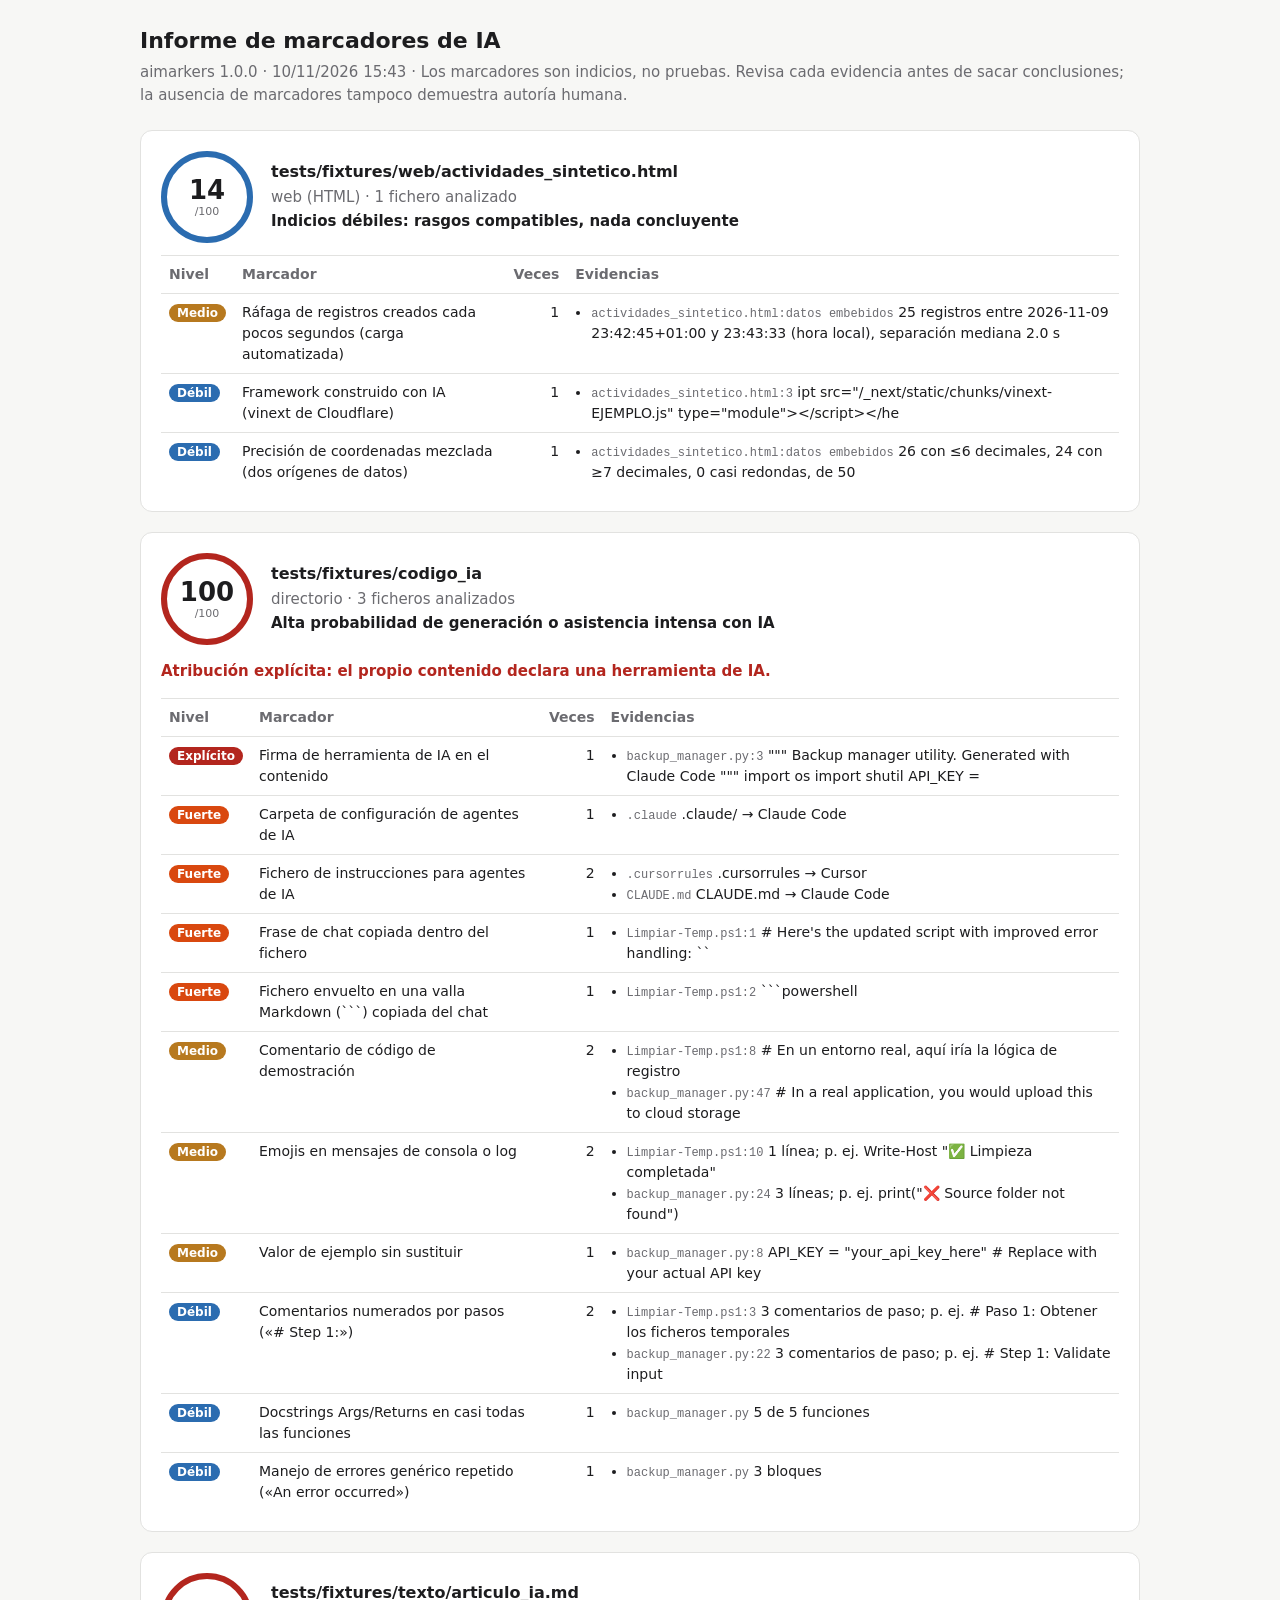
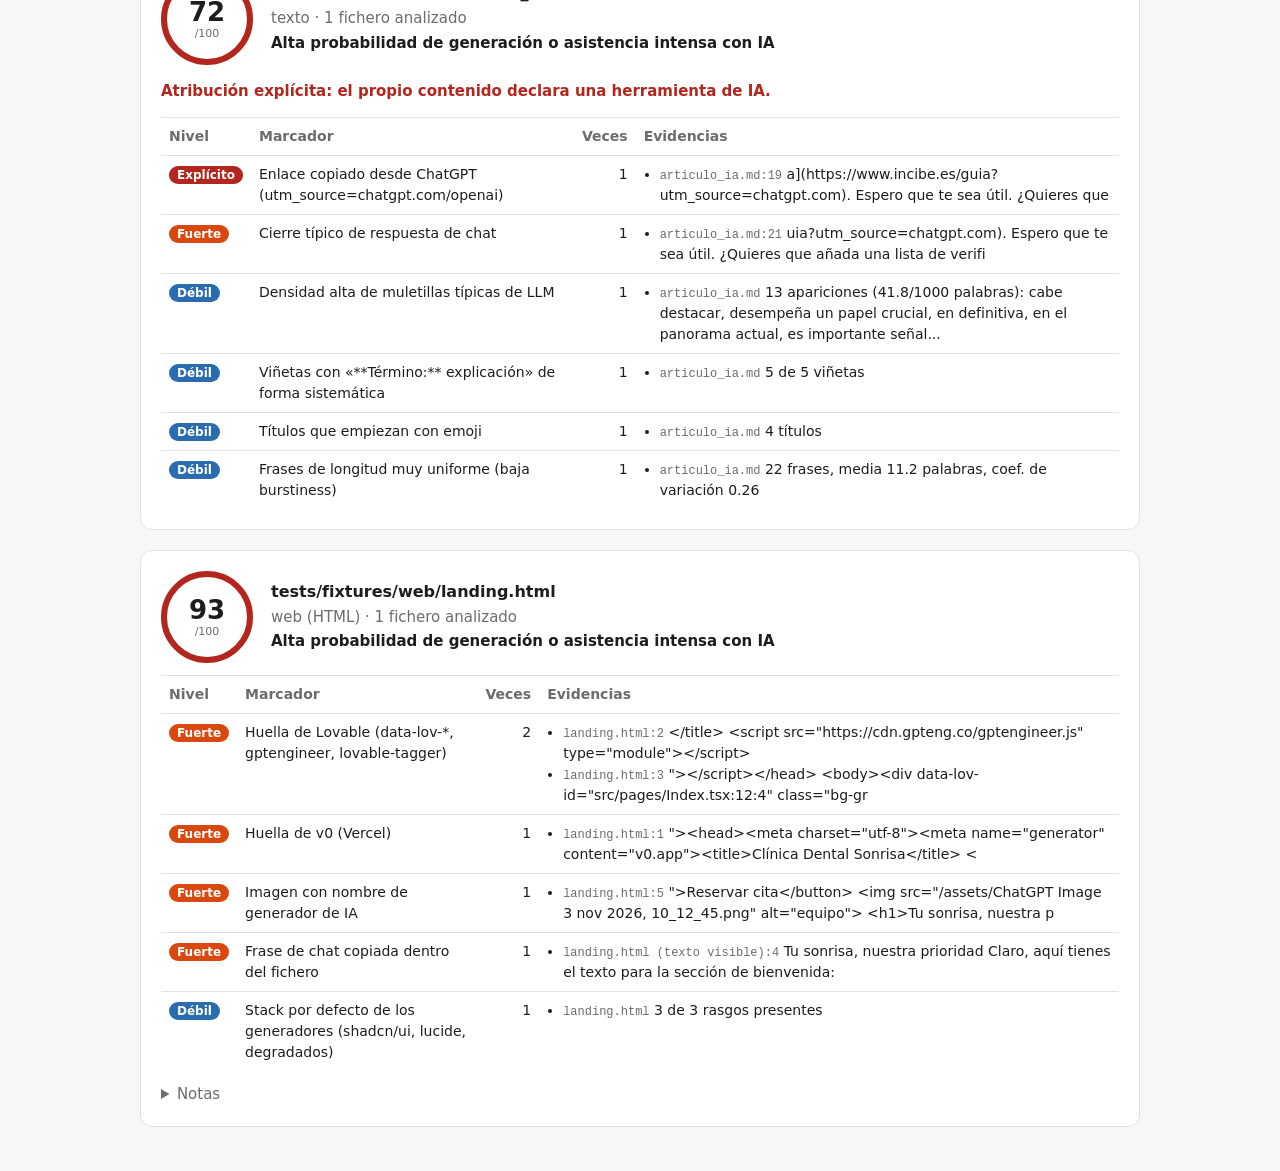
==== ejemplos/informe_ejemplo.html @ 8ac4aba6 "Versión inicial de aimarkers 1.0.0 Herramienta de línea de comandos para detectar marcadores de IA e" ====
<!doctype html>
<html lang="es"><head><meta charset="utf-8"><meta name="viewport" content="width=device-width, initial-scale=1">
<title>Informe aimarkers</title>
<style>
:root { --bg:#f7f7f5; --card:#fff; --txt:#1d1d1f; --sub:#6b6b70; --borde:#e2e2e0;
  --exp:#b3261e; --fue:#d9480f; --med:#b7791f; --deb:#2b6cb0; }
@media (prefers-color-scheme: dark) { :root { --bg:#141416; --card:#1e1e21; --txt:#ececee; --sub:#9a9aa0;
  --borde:#2e2e33; --exp:#ff6b62; --fue:#ff8a4c; --med:#f2b84b; --deb:#6aa8ff; } }
* { box-sizing:border-box } body { margin:0; background:var(--bg); color:var(--txt);
  font:15px/1.5 system-ui,-apple-system,"Segoe UI",sans-serif; padding:24px 16px }
main { max-width:1000px; margin:0 auto } h1 { font-size:22px; margin:0 0 4px }
.aviso { color:var(--sub); margin:0 0 24px }
section { background:var(--card); border:1px solid var(--borde); border-radius:12px; padding:20px; margin-bottom:20px }
.cabecera { display:flex; gap:18px; align-items:center; margin-bottom:12px }
.cabecera h2 { font-size:16px; margin:0; word-break:break-all } .meta { color:var(--sub); margin:2px 0 }
.banda { margin:2px 0; font-weight:600 }
.marcador { flex:0 0 92px; width:92px; height:92px; border-radius:50%; display:flex; flex-direction:column;
  align-items:center; justify-content:center; border:6px solid var(--borde); line-height:1 }
.marcador span { font-size:26px; font-weight:700 } .marcador small { color:var(--sub); font-size:11px; margin-top:3px } .alta { border-color:var(--exp) } .media { border-color:var(--fue) }
.baja { border-color:var(--med) } .nula { border-color:var(--deb) }
.explicita { color:var(--exp); font-weight:600 }
table { width:100%; border-collapse:collapse; font-size:14px } th,td { text-align:left; vertical-align:top;
  padding:8px; border-top:1px solid var(--borde) } th { color:var(--sub); font-weight:600 }
td ul { margin:0; padding-left:16px } code { font-size:12px; color:var(--sub) } .num { text-align:right }
.nivel { font-size:12px; font-weight:700; padding:2px 8px; border-radius:99px; color:#fff; white-space:nowrap }
.explicito { background:var(--exp) } .fuerte { background:var(--fue) } .medio { background:var(--med) }
.debil { background:var(--deb) } .mas { color:var(--sub); list-style:none }
details { margin-top:12px; color:var(--sub) }
@media (max-width:640px) { table, tbody, tr, td { display:block } thead { display:none }
  td { border:none; padding:4px 0 } tr { border-top:1px solid var(--borde); padding:8px 0 }
  td.num { text-align:left; color:var(--sub) } td.num::before { content:"Veces: " } }
</style></head>
<body><main>
<h1>Informe de marcadores de IA</h1>
<p class="aviso">aimarkers 1.0.0 · 10/11/2026 15:43 · Los marcadores son indicios, no pruebas. Revisa cada evidencia antes de sacar conclusiones; la ausencia de marcadores tampoco demuestra autoría humana.</p>

<section>
  <div class="cabecera">
    <div class="marcador nula"><span>14</span><small>/100</small></div>
    <div><h2>tests/fixtures/web/actividades_sintetico.html</h2>
      <p class="meta">web (HTML) · 1 fichero analizado</p>
      <p class="banda">Indicios débiles: rasgos compatibles, nada concluyente</p></div>
  </div>
  <table><thead><tr><th>Nivel</th><th>Marcador</th><th>Veces</th><th>Evidencias</th></tr></thead><tbody><tr><td><span class='nivel medio'>Medio</span></td><td>Ráfaga de registros creados cada pocos segundos (carga automatizada)</td><td class='num'>1</td><td><ul><li><code>actividades_sintetico.html:datos embebidos</code> 25 registros entre 2026-11-09 23:42:45+01:00 y 23:43:33 (hora local), separación mediana 2.0 s</li></ul></td></tr><tr><td><span class='nivel debil'>Débil</span></td><td>Framework construido con IA (vinext de Cloudflare)</td><td class='num'>1</td><td><ul><li><code>actividades_sintetico.html:3</code> ipt src=&quot;/_next/static/chunks/vinext-EJEMPLO.js&quot; type=&quot;module&quot;&gt;&lt;/script&gt;&lt;/he</li></ul></td></tr><tr><td><span class='nivel debil'>Débil</span></td><td>Precisión de coordenadas mezclada (dos orígenes de datos)</td><td class='num'>1</td><td><ul><li><code>actividades_sintetico.html:datos embebidos</code> 26 con ≤6 decimales, 24 con ≥7 decimales, 0 casi redondas, de 50</li></ul></td></tr></tbody></table>
</section>
<section>
  <div class="cabecera">
    <div class="marcador alta"><span>100</span><small>/100</small></div>
    <div><h2>tests/fixtures/codigo_ia</h2>
      <p class="meta">directorio · 3 ficheros analizados</p>
      <p class="banda">Alta probabilidad de generación o asistencia intensa con IA</p></div>
  </div>
  <p class='explicita'>Atribución explícita: el propio contenido declara una herramienta de IA.</p><table><thead><tr><th>Nivel</th><th>Marcador</th><th>Veces</th><th>Evidencias</th></tr></thead><tbody><tr><td><span class='nivel explicito'>Explícito</span></td><td>Firma de herramienta de IA en el contenido</td><td class='num'>1</td><td><ul><li><code>backup_manager.py:3</code> &quot;&quot;&quot; Backup manager utility. Generated with Claude Code &quot;&quot;&quot; import os import shutil API_KEY =</li></ul></td></tr><tr><td><span class='nivel fuerte'>Fuerte</span></td><td>Carpeta de configuración de agentes de IA</td><td class='num'>1</td><td><ul><li><code>.claude</code> .claude/ → Claude Code</li></ul></td></tr><tr><td><span class='nivel fuerte'>Fuerte</span></td><td>Fichero de instrucciones para agentes de IA</td><td class='num'>2</td><td><ul><li><code>.cursorrules</code> .cursorrules → Cursor</li><li><code>CLAUDE.md</code> CLAUDE.md → Claude Code</li></ul></td></tr><tr><td><span class='nivel fuerte'>Fuerte</span></td><td>Frase de chat copiada dentro del fichero</td><td class='num'>1</td><td><ul><li><code>Limpiar-Temp.ps1:1</code> # Here&#x27;s the updated script with improved error handling: ``</li></ul></td></tr><tr><td><span class='nivel fuerte'>Fuerte</span></td><td>Fichero envuelto en una valla Markdown (```) copiada del chat</td><td class='num'>1</td><td><ul><li><code>Limpiar-Temp.ps1:2</code> ```powershell</li></ul></td></tr><tr><td><span class='nivel medio'>Medio</span></td><td>Comentario de código de demostración</td><td class='num'>2</td><td><ul><li><code>Limpiar-Temp.ps1:8</code> # En un entorno real, aquí iría la lógica de registro</li><li><code>backup_manager.py:47</code> # In a real application, you would upload this to cloud storage</li></ul></td></tr><tr><td><span class='nivel medio'>Medio</span></td><td>Emojis en mensajes de consola o log</td><td class='num'>2</td><td><ul><li><code>Limpiar-Temp.ps1:10</code> 1 línea; p. ej. Write-Host &quot;✅ Limpieza completada&quot;</li><li><code>backup_manager.py:24</code> 3 líneas; p. ej. print(&quot;❌ Source folder not found&quot;)</li></ul></td></tr><tr><td><span class='nivel medio'>Medio</span></td><td>Valor de ejemplo sin sustituir</td><td class='num'>1</td><td><ul><li><code>backup_manager.py:8</code> API_KEY = &quot;your_api_key_here&quot; # Replace with your actual API key</li></ul></td></tr><tr><td><span class='nivel debil'>Débil</span></td><td>Comentarios numerados por pasos («# Step 1:»)</td><td class='num'>2</td><td><ul><li><code>Limpiar-Temp.ps1:3</code> 3 comentarios de paso; p. ej. # Paso 1: Obtener los ficheros temporales</li><li><code>backup_manager.py:22</code> 3 comentarios de paso; p. ej. # Step 1: Validate input</li></ul></td></tr><tr><td><span class='nivel debil'>Débil</span></td><td>Docstrings Args/Returns en casi todas las funciones</td><td class='num'>1</td><td><ul><li><code>backup_manager.py</code> 5 de 5 funciones</li></ul></td></tr><tr><td><span class='nivel debil'>Débil</span></td><td>Manejo de errores genérico repetido («An error occurred»)</td><td class='num'>1</td><td><ul><li><code>backup_manager.py</code> 3 bloques</li></ul></td></tr></tbody></table>
</section>
<section>
  <div class="cabecera">
    <div class="marcador alta"><span>72</span><small>/100</small></div>
    <div><h2>tests/fixtures/texto/articulo_ia.md</h2>
      <p class="meta">texto · 1 fichero analizado</p>
      <p class="banda">Alta probabilidad de generación o asistencia intensa con IA</p></div>
  </div>
  <p class='explicita'>Atribución explícita: el propio contenido declara una herramienta de IA.</p><table><thead><tr><th>Nivel</th><th>Marcador</th><th>Veces</th><th>Evidencias</th></tr></thead><tbody><tr><td><span class='nivel explicito'>Explícito</span></td><td>Enlace copiado desde ChatGPT (utm_source=chatgpt.com/openai)</td><td class='num'>1</td><td><ul><li><code>articulo_ia.md:19</code> a](https://www.incibe.es/guia?utm_source=chatgpt.com). Espero que te sea útil. ¿Quieres que</li></ul></td></tr><tr><td><span class='nivel fuerte'>Fuerte</span></td><td>Cierre típico de respuesta de chat</td><td class='num'>1</td><td><ul><li><code>articulo_ia.md:21</code> uia?utm_source=chatgpt.com). Espero que te sea útil. ¿Quieres que añada una lista de verifi</li></ul></td></tr><tr><td><span class='nivel debil'>Débil</span></td><td>Densidad alta de muletillas típicas de LLM</td><td class='num'>1</td><td><ul><li><code>articulo_ia.md</code> 13 apariciones (41.8/1000 palabras): cabe destacar, desempeña un papel crucial, en definitiva, en el panorama actual, es importante señal...</li></ul></td></tr><tr><td><span class='nivel debil'>Débil</span></td><td>Viñetas con «**Término:** explicación» de forma sistemática</td><td class='num'>1</td><td><ul><li><code>articulo_ia.md</code> 5 de 5 viñetas</li></ul></td></tr><tr><td><span class='nivel debil'>Débil</span></td><td>Títulos que empiezan con emoji</td><td class='num'>1</td><td><ul><li><code>articulo_ia.md</code> 4 títulos</li></ul></td></tr><tr><td><span class='nivel debil'>Débil</span></td><td>Frases de longitud muy uniforme (baja burstiness)</td><td class='num'>1</td><td><ul><li><code>articulo_ia.md</code> 22 frases, media 11.2 palabras, coef. de variación 0.26</li></ul></td></tr></tbody></table>
</section>
<section>
  <div class="cabecera">
    <div class="marcador alta"><span>93</span><small>/100</small></div>
    <div><h2>tests/fixtures/web/landing.html</h2>
      <p class="meta">web (HTML) · 1 fichero analizado</p>
      <p class="banda">Alta probabilidad de generación o asistencia intensa con IA</p></div>
  </div>
  <table><thead><tr><th>Nivel</th><th>Marcador</th><th>Veces</th><th>Evidencias</th></tr></thead><tbody><tr><td><span class='nivel fuerte'>Fuerte</span></td><td>Huella de Lovable (data-lov-*, gptengineer, lovable-tagger)</td><td class='num'>2</td><td><ul><li><code>landing.html:2</code> &lt;/title&gt; &lt;script src=&quot;https://cdn.gpteng.co/gptengineer.js&quot; type=&quot;module&quot;&gt;&lt;/script&gt;</li><li><code>landing.html:3</code> &quot;&gt;&lt;/script&gt;&lt;/head&gt; &lt;body&gt;&lt;div data-lov-id=&quot;src/pages/Index.tsx:12:4&quot; class=&quot;bg-gr</li></ul></td></tr><tr><td><span class='nivel fuerte'>Fuerte</span></td><td>Huella de v0 (Vercel)</td><td class='num'>1</td><td><ul><li><code>landing.html:1</code> &quot;&gt;&lt;head&gt;&lt;meta charset=&quot;utf-8&quot;&gt;&lt;meta name=&quot;generator&quot; content=&quot;v0.app&quot;&gt;&lt;title&gt;Clínica Dental Sonrisa&lt;/title&gt; &lt;</li></ul></td></tr><tr><td><span class='nivel fuerte'>Fuerte</span></td><td>Imagen con nombre de generador de IA</td><td class='num'>1</td><td><ul><li><code>landing.html:5</code> &quot;&gt;Reservar cita&lt;/button&gt; &lt;img src=&quot;/assets/ChatGPT Image 3 nov 2026, 10_12_45.png&quot; alt=&quot;equipo&quot;&gt; &lt;h1&gt;Tu sonrisa, nuestra p</li></ul></td></tr><tr><td><span class='nivel fuerte'>Fuerte</span></td><td>Frase de chat copiada dentro del fichero</td><td class='num'>1</td><td><ul><li><code>landing.html (texto visible):4</code> Tu sonrisa, nuestra prioridad Claro, aquí tienes el texto para la sección de bienvenida:</li></ul></td></tr><tr><td><span class='nivel debil'>Débil</span></td><td>Stack por defecto de los generadores (shadcn/ui, lucide, degradados)</td><td class='num'>1</td><td><ul><li><code>landing.html</code> 3 de 3 rasgos presentes</li></ul></td></tr></tbody></table><details><summary>Notas</summary><ul><li>landing.html: meta generator = «v0.app»</li></ul></details>
</section>
</main></body></html>
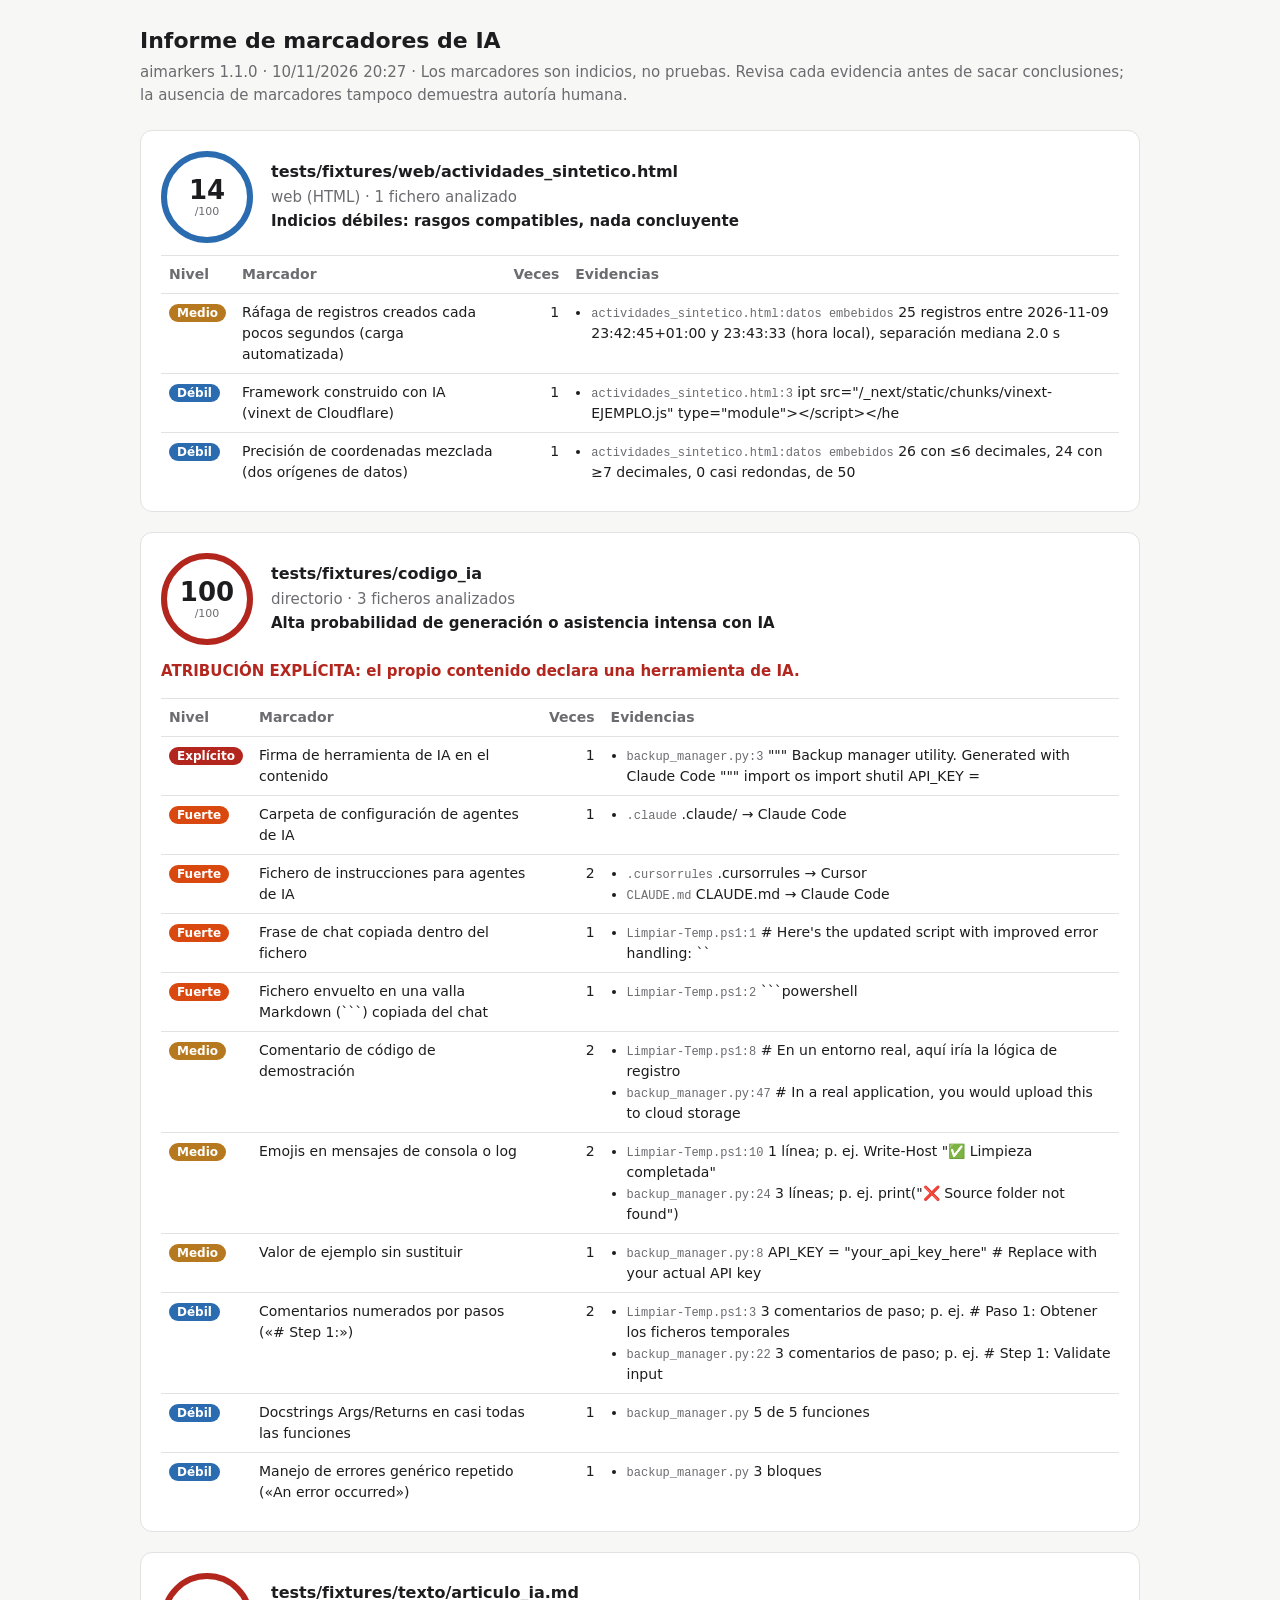
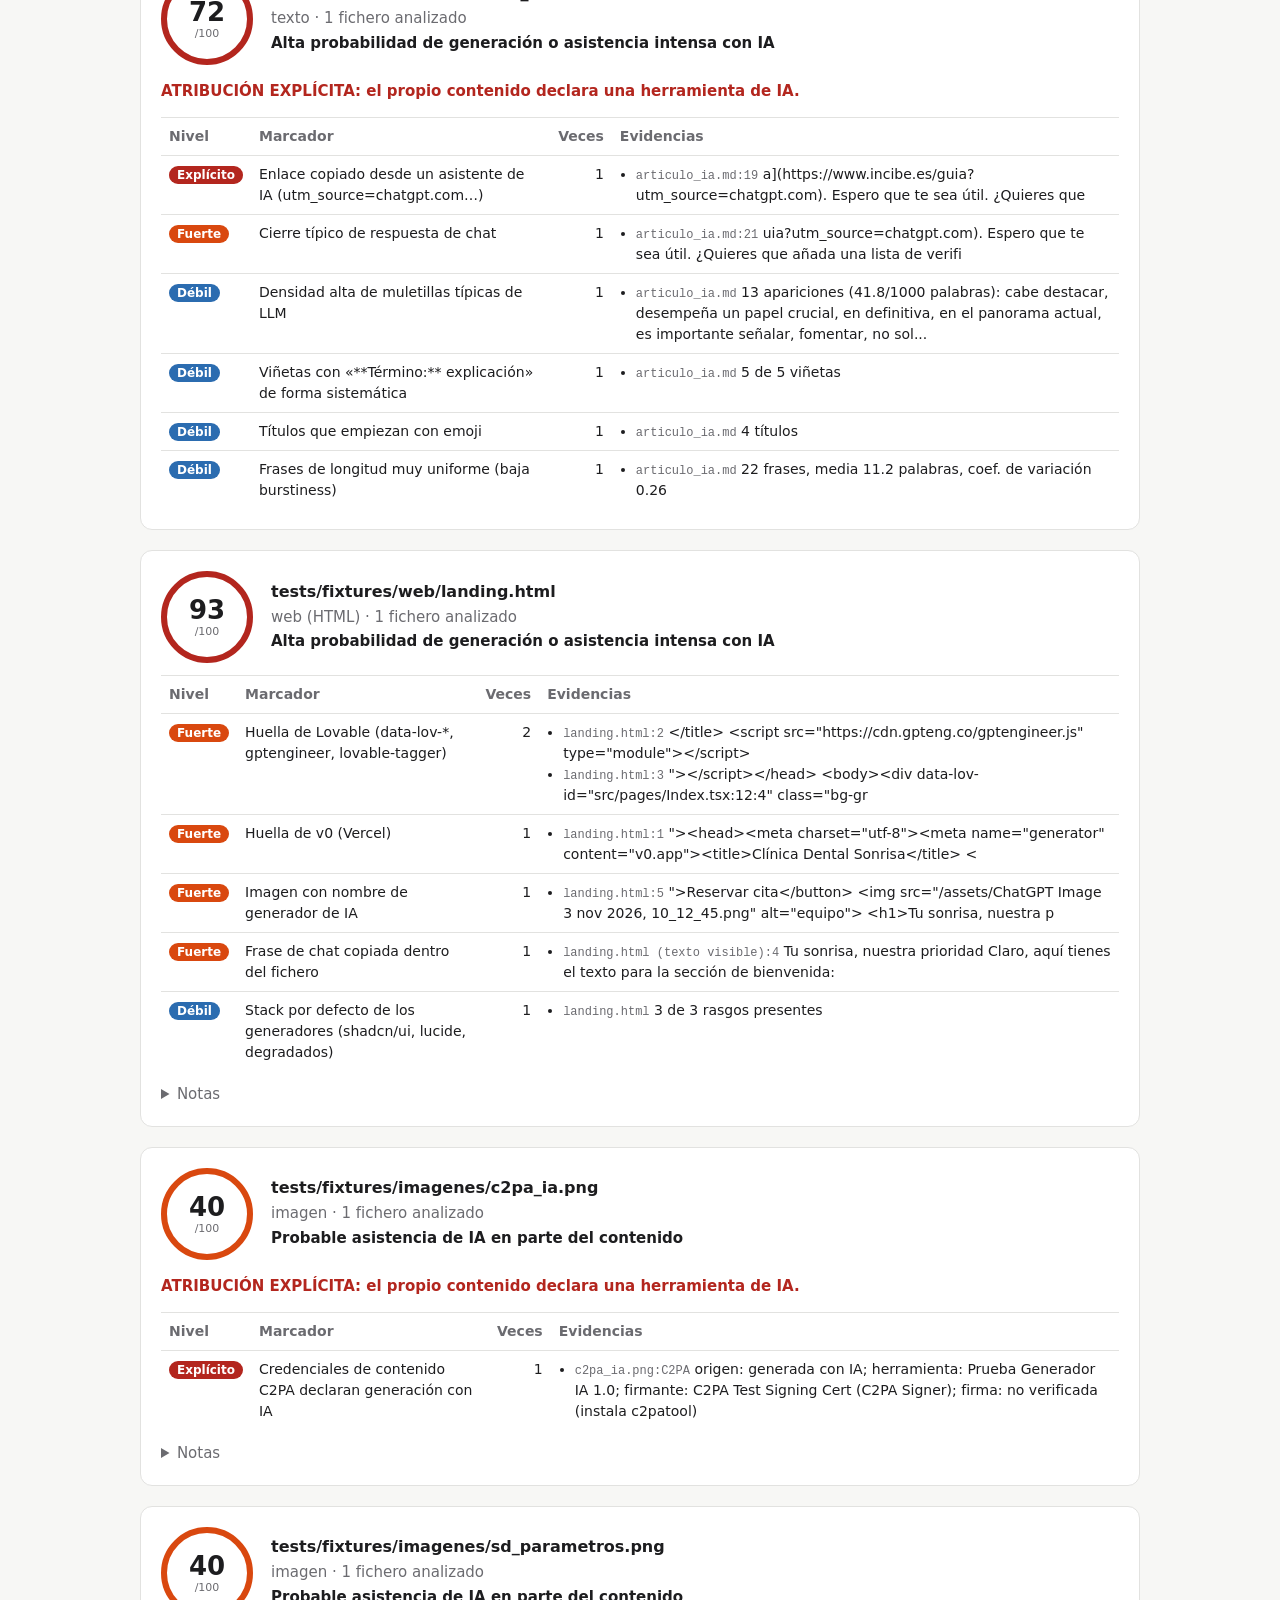
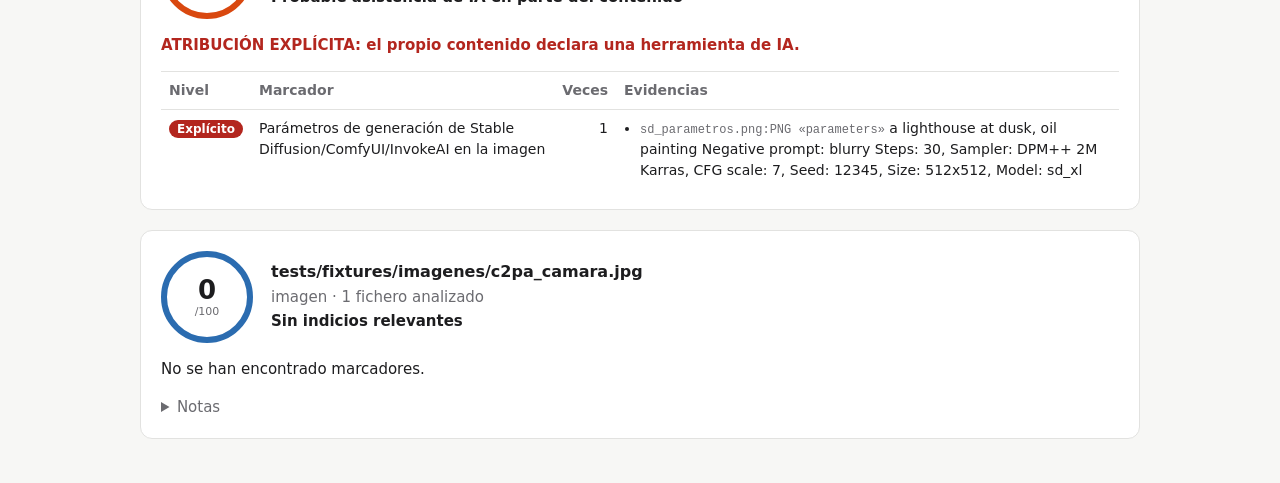
==== commit db20db2c: "aimarkers 1.1.0: image metadata (C2PA, IPTC, EXIF, PNG) and English/Spanish interface and docs" ====
--- a/ejemplos/informe_ejemplo.html
+++ b/ejemplos/informe_ejemplo.html
@@ -1,6 +1,6 @@
 <!doctype html>
 <html lang="es"><head><meta charset="utf-8"><meta name="viewport" content="width=device-width, initial-scale=1">
-<title>Informe aimarkers</title>
+<title>aimarkers · Informe de marcadores de IA</title>
 <style>
 :root { --bg:#f7f7f5; --card:#fff; --txt:#1d1d1f; --sub:#6b6b70; --borde:#e2e2e0;
   --exp:#b3261e; --fue:#d9480f; --med:#b7791f; --deb:#2b6cb0; }
@@ -16,7 +16,8 @@
 .banda { margin:2px 0; font-weight:600 }
 .marcador { flex:0 0 92px; width:92px; height:92px; border-radius:50%; display:flex; flex-direction:column;
   align-items:center; justify-content:center; border:6px solid var(--borde); line-height:1 }
-.marcador span { font-size:26px; font-weight:700 } .marcador small { color:var(--sub); font-size:11px; margin-top:3px } .alta { border-color:var(--exp) } .media { border-color:var(--fue) }
+.marcador span { font-size:26px; font-weight:700 } .marcador small { color:var(--sub); font-size:11px; margin-top:3px }
+.alta { border-color:var(--exp) } .media { border-color:var(--fue) }
 .baja { border-color:var(--med) } .nula { border-color:var(--deb) }
 .explicita { color:var(--exp); font-weight:600 }
 table { width:100%; border-collapse:collapse; font-size:14px } th,td { text-align:left; vertical-align:top;
@@ -32,7 +33,7 @@
 </style></head>
 <body><main>
 <h1>Informe de marcadores de IA</h1>
-<p class="aviso">aimarkers 1.0.0 · 10/11/2026 15:43 · Los marcadores son indicios, no pruebas. Revisa cada evidencia antes de sacar conclusiones; la ausencia de marcadores tampoco demuestra autoría humana.</p>
+<p class="aviso">aimarkers 1.1.0 · 10/11/2026 20:27 · Los marcadores son indicios, no pruebas. Revisa cada evidencia antes de sacar conclusiones; la ausencia de marcadores tampoco demuestra autoría humana.</p>
 
 <section>
   <div class="cabecera">
@@ -50,7 +51,7 @@
       <p class="meta">directorio · 3 ficheros analizados</p>
       <p class="banda">Alta probabilidad de generación o asistencia intensa con IA</p></div>
   </div>
-  <p class='explicita'>Atribución explícita: el propio contenido declara una herramienta de IA.</p><table><thead><tr><th>Nivel</th><th>Marcador</th><th>Veces</th><th>Evidencias</th></tr></thead><tbody><tr><td><span class='nivel explicito'>Explícito</span></td><td>Firma de herramienta de IA en el contenido</td><td class='num'>1</td><td><ul><li><code>backup_manager.py:3</code> &quot;&quot;&quot; Backup manager utility. Generated with Claude Code &quot;&quot;&quot; import os import shutil API_KEY =</li></ul></td></tr><tr><td><span class='nivel fuerte'>Fuerte</span></td><td>Carpeta de configuración de agentes de IA</td><td class='num'>1</td><td><ul><li><code>.claude</code> .claude/ → Claude Code</li></ul></td></tr><tr><td><span class='nivel fuerte'>Fuerte</span></td><td>Fichero de instrucciones para agentes de IA</td><td class='num'>2</td><td><ul><li><code>.cursorrules</code> .cursorrules → Cursor</li><li><code>CLAUDE.md</code> CLAUDE.md → Claude Code</li></ul></td></tr><tr><td><span class='nivel fuerte'>Fuerte</span></td><td>Frase de chat copiada dentro del fichero</td><td class='num'>1</td><td><ul><li><code>Limpiar-Temp.ps1:1</code> # Here&#x27;s the updated script with improved error handling: ``</li></ul></td></tr><tr><td><span class='nivel fuerte'>Fuerte</span></td><td>Fichero envuelto en una valla Markdown (```) copiada del chat</td><td class='num'>1</td><td><ul><li><code>Limpiar-Temp.ps1:2</code> ```powershell</li></ul></td></tr><tr><td><span class='nivel medio'>Medio</span></td><td>Comentario de código de demostración</td><td class='num'>2</td><td><ul><li><code>Limpiar-Temp.ps1:8</code> # En un entorno real, aquí iría la lógica de registro</li><li><code>backup_manager.py:47</code> # In a real application, you would upload this to cloud storage</li></ul></td></tr><tr><td><span class='nivel medio'>Medio</span></td><td>Emojis en mensajes de consola o log</td><td class='num'>2</td><td><ul><li><code>Limpiar-Temp.ps1:10</code> 1 línea; p. ej. Write-Host &quot;✅ Limpieza completada&quot;</li><li><code>backup_manager.py:24</code> 3 líneas; p. ej. print(&quot;❌ Source folder not found&quot;)</li></ul></td></tr><tr><td><span class='nivel medio'>Medio</span></td><td>Valor de ejemplo sin sustituir</td><td class='num'>1</td><td><ul><li><code>backup_manager.py:8</code> API_KEY = &quot;your_api_key_here&quot; # Replace with your actual API key</li></ul></td></tr><tr><td><span class='nivel debil'>Débil</span></td><td>Comentarios numerados por pasos («# Step 1:»)</td><td class='num'>2</td><td><ul><li><code>Limpiar-Temp.ps1:3</code> 3 comentarios de paso; p. ej. # Paso 1: Obtener los ficheros temporales</li><li><code>backup_manager.py:22</code> 3 comentarios de paso; p. ej. # Step 1: Validate input</li></ul></td></tr><tr><td><span class='nivel debil'>Débil</span></td><td>Docstrings Args/Returns en casi todas las funciones</td><td class='num'>1</td><td><ul><li><code>backup_manager.py</code> 5 de 5 funciones</li></ul></td></tr><tr><td><span class='nivel debil'>Débil</span></td><td>Manejo de errores genérico repetido («An error occurred»)</td><td class='num'>1</td><td><ul><li><code>backup_manager.py</code> 3 bloques</li></ul></td></tr></tbody></table>
+  <p class='explicita'>ATRIBUCIÓN EXPLÍCITA: el propio contenido declara una herramienta de IA.</p><table><thead><tr><th>Nivel</th><th>Marcador</th><th>Veces</th><th>Evidencias</th></tr></thead><tbody><tr><td><span class='nivel explicito'>Explícito</span></td><td>Firma de herramienta de IA en el contenido</td><td class='num'>1</td><td><ul><li><code>backup_manager.py:3</code> &quot;&quot;&quot; Backup manager utility. Generated with Claude Code &quot;&quot;&quot; import os import shutil API_KEY =</li></ul></td></tr><tr><td><span class='nivel fuerte'>Fuerte</span></td><td>Carpeta de configuración de agentes de IA</td><td class='num'>1</td><td><ul><li><code>.claude</code> .claude/ → Claude Code</li></ul></td></tr><tr><td><span class='nivel fuerte'>Fuerte</span></td><td>Fichero de instrucciones para agentes de IA</td><td class='num'>2</td><td><ul><li><code>.cursorrules</code> .cursorrules → Cursor</li><li><code>CLAUDE.md</code> CLAUDE.md → Claude Code</li></ul></td></tr><tr><td><span class='nivel fuerte'>Fuerte</span></td><td>Frase de chat copiada dentro del fichero</td><td class='num'>1</td><td><ul><li><code>Limpiar-Temp.ps1:1</code> # Here&#x27;s the updated script with improved error handling: ``</li></ul></td></tr><tr><td><span class='nivel fuerte'>Fuerte</span></td><td>Fichero envuelto en una valla Markdown (```) copiada del chat</td><td class='num'>1</td><td><ul><li><code>Limpiar-Temp.ps1:2</code> ```powershell</li></ul></td></tr><tr><td><span class='nivel medio'>Medio</span></td><td>Comentario de código de demostración</td><td class='num'>2</td><td><ul><li><code>Limpiar-Temp.ps1:8</code> # En un entorno real, aquí iría la lógica de registro</li><li><code>backup_manager.py:47</code> # In a real application, you would upload this to cloud storage</li></ul></td></tr><tr><td><span class='nivel medio'>Medio</span></td><td>Emojis en mensajes de consola o log</td><td class='num'>2</td><td><ul><li><code>Limpiar-Temp.ps1:10</code> 1 línea; p. ej. Write-Host &quot;✅ Limpieza completada&quot;</li><li><code>backup_manager.py:24</code> 3 líneas; p. ej. print(&quot;❌ Source folder not found&quot;)</li></ul></td></tr><tr><td><span class='nivel medio'>Medio</span></td><td>Valor de ejemplo sin sustituir</td><td class='num'>1</td><td><ul><li><code>backup_manager.py:8</code> API_KEY = &quot;your_api_key_here&quot; # Replace with your actual API key</li></ul></td></tr><tr><td><span class='nivel debil'>Débil</span></td><td>Comentarios numerados por pasos («# Step 1:»)</td><td class='num'>2</td><td><ul><li><code>Limpiar-Temp.ps1:3</code> 3 comentarios de paso; p. ej. # Paso 1: Obtener los ficheros temporales</li><li><code>backup_manager.py:22</code> 3 comentarios de paso; p. ej. # Step 1: Validate input</li></ul></td></tr><tr><td><span class='nivel debil'>Débil</span></td><td>Docstrings Args/Returns en casi todas las funciones</td><td class='num'>1</td><td><ul><li><code>backup_manager.py</code> 5 de 5 funciones</li></ul></td></tr><tr><td><span class='nivel debil'>Débil</span></td><td>Manejo de errores genérico repetido («An error occurred»)</td><td class='num'>1</td><td><ul><li><code>backup_manager.py</code> 3 bloques</li></ul></td></tr></tbody></table>
 </section>
 <section>
   <div class="cabecera">
@@ -59,7 +60,7 @@
       <p class="meta">texto · 1 fichero analizado</p>
       <p class="banda">Alta probabilidad de generación o asistencia intensa con IA</p></div>
   </div>
-  <p class='explicita'>Atribución explícita: el propio contenido declara una herramienta de IA.</p><table><thead><tr><th>Nivel</th><th>Marcador</th><th>Veces</th><th>Evidencias</th></tr></thead><tbody><tr><td><span class='nivel explicito'>Explícito</span></td><td>Enlace copiado desde ChatGPT (utm_source=chatgpt.com/openai)</td><td class='num'>1</td><td><ul><li><code>articulo_ia.md:19</code> a](https://www.incibe.es/guia?utm_source=chatgpt.com). Espero que te sea útil. ¿Quieres que</li></ul></td></tr><tr><td><span class='nivel fuerte'>Fuerte</span></td><td>Cierre típico de respuesta de chat</td><td class='num'>1</td><td><ul><li><code>articulo_ia.md:21</code> uia?utm_source=chatgpt.com). Espero que te sea útil. ¿Quieres que añada una lista de verifi</li></ul></td></tr><tr><td><span class='nivel debil'>Débil</span></td><td>Densidad alta de muletillas típicas de LLM</td><td class='num'>1</td><td><ul><li><code>articulo_ia.md</code> 13 apariciones (41.8/1000 palabras): cabe destacar, desempeña un papel crucial, en definitiva, en el panorama actual, es importante señal...</li></ul></td></tr><tr><td><span class='nivel debil'>Débil</span></td><td>Viñetas con «**Término:** explicación» de forma sistemática</td><td class='num'>1</td><td><ul><li><code>articulo_ia.md</code> 5 de 5 viñetas</li></ul></td></tr><tr><td><span class='nivel debil'>Débil</span></td><td>Títulos que empiezan con emoji</td><td class='num'>1</td><td><ul><li><code>articulo_ia.md</code> 4 títulos</li></ul></td></tr><tr><td><span class='nivel debil'>Débil</span></td><td>Frases de longitud muy uniforme (baja burstiness)</td><td class='num'>1</td><td><ul><li><code>articulo_ia.md</code> 22 frases, media 11.2 palabras, coef. de variación 0.26</li></ul></td></tr></tbody></table>
+  <p class='explicita'>ATRIBUCIÓN EXPLÍCITA: el propio contenido declara una herramienta de IA.</p><table><thead><tr><th>Nivel</th><th>Marcador</th><th>Veces</th><th>Evidencias</th></tr></thead><tbody><tr><td><span class='nivel explicito'>Explícito</span></td><td>Enlace copiado desde un asistente de IA (utm_source=chatgpt.com…)</td><td class='num'>1</td><td><ul><li><code>articulo_ia.md:19</code> a](https://www.incibe.es/guia?utm_source=chatgpt.com). Espero que te sea útil. ¿Quieres que</li></ul></td></tr><tr><td><span class='nivel fuerte'>Fuerte</span></td><td>Cierre típico de respuesta de chat</td><td class='num'>1</td><td><ul><li><code>articulo_ia.md:21</code> uia?utm_source=chatgpt.com). Espero que te sea útil. ¿Quieres que añada una lista de verifi</li></ul></td></tr><tr><td><span class='nivel debil'>Débil</span></td><td>Densidad alta de muletillas típicas de LLM</td><td class='num'>1</td><td><ul><li><code>articulo_ia.md</code> 13 apariciones (41.8/1000 palabras): cabe destacar, desempeña un papel crucial, en definitiva, en el panorama actual, es importante señalar, fomentar, no sol...</li></ul></td></tr><tr><td><span class='nivel debil'>Débil</span></td><td>Viñetas con «**Término:** explicación» de forma sistemática</td><td class='num'>1</td><td><ul><li><code>articulo_ia.md</code> 5 de 5 viñetas</li></ul></td></tr><tr><td><span class='nivel debil'>Débil</span></td><td>Títulos que empiezan con emoji</td><td class='num'>1</td><td><ul><li><code>articulo_ia.md</code> 4 títulos</li></ul></td></tr><tr><td><span class='nivel debil'>Débil</span></td><td>Frases de longitud muy uniforme (baja burstiness)</td><td class='num'>1</td><td><ul><li><code>articulo_ia.md</code> 22 frases, media 11.2 palabras, coef. de variación 0.26</li></ul></td></tr></tbody></table>
 </section>
 <section>
   <div class="cabecera">
@@ -70,4 +71,31 @@
   </div>
   <table><thead><tr><th>Nivel</th><th>Marcador</th><th>Veces</th><th>Evidencias</th></tr></thead><tbody><tr><td><span class='nivel fuerte'>Fuerte</span></td><td>Huella de Lovable (data-lov-*, gptengineer, lovable-tagger)</td><td class='num'>2</td><td><ul><li><code>landing.html:2</code> &lt;/title&gt; &lt;script src=&quot;https://cdn.gpteng.co/gptengineer.js&quot; type=&quot;module&quot;&gt;&lt;/script&gt;</li><li><code>landing.html:3</code> &quot;&gt;&lt;/script&gt;&lt;/head&gt; &lt;body&gt;&lt;div data-lov-id=&quot;src/pages/Index.tsx:12:4&quot; class=&quot;bg-gr</li></ul></td></tr><tr><td><span class='nivel fuerte'>Fuerte</span></td><td>Huella de v0 (Vercel)</td><td class='num'>1</td><td><ul><li><code>landing.html:1</code> &quot;&gt;&lt;head&gt;&lt;meta charset=&quot;utf-8&quot;&gt;&lt;meta name=&quot;generator&quot; content=&quot;v0.app&quot;&gt;&lt;title&gt;Clínica Dental Sonrisa&lt;/title&gt; &lt;</li></ul></td></tr><tr><td><span class='nivel fuerte'>Fuerte</span></td><td>Imagen con nombre de generador de IA</td><td class='num'>1</td><td><ul><li><code>landing.html:5</code> &quot;&gt;Reservar cita&lt;/button&gt; &lt;img src=&quot;/assets/ChatGPT Image 3 nov 2026, 10_12_45.png&quot; alt=&quot;equipo&quot;&gt; &lt;h1&gt;Tu sonrisa, nuestra p</li></ul></td></tr><tr><td><span class='nivel fuerte'>Fuerte</span></td><td>Frase de chat copiada dentro del fichero</td><td class='num'>1</td><td><ul><li><code>landing.html (texto visible):4</code> Tu sonrisa, nuestra prioridad Claro, aquí tienes el texto para la sección de bienvenida:</li></ul></td></tr><tr><td><span class='nivel debil'>Débil</span></td><td>Stack por defecto de los generadores (shadcn/ui, lucide, degradados)</td><td class='num'>1</td><td><ul><li><code>landing.html</code> 3 de 3 rasgos presentes</li></ul></td></tr></tbody></table><details><summary>Notas</summary><ul><li>landing.html: meta generator = «v0.app»</li></ul></details>
 </section>
+<section>
+  <div class="cabecera">
+    <div class="marcador media"><span>40</span><small>/100</small></div>
+    <div><h2>tests/fixtures/imagenes/c2pa_ia.png</h2>
+      <p class="meta">imagen · 1 fichero analizado</p>
+      <p class="banda">Probable asistencia de IA en parte del contenido</p></div>
+  </div>
+  <p class='explicita'>ATRIBUCIÓN EXPLÍCITA: el propio contenido declara una herramienta de IA.</p><table><thead><tr><th>Nivel</th><th>Marcador</th><th>Veces</th><th>Evidencias</th></tr></thead><tbody><tr><td><span class='nivel explicito'>Explícito</span></td><td>Credenciales de contenido C2PA declaran generación con IA</td><td class='num'>1</td><td><ul><li><code>c2pa_ia.png:C2PA</code> origen: generada con IA; herramienta: Prueba Generador IA 1.0; firmante: C2PA Test Signing Cert (C2PA Signer); firma: no verificada (instala c2patool)</li></ul></td></tr></tbody></table><details><summary>Notas</summary><ul><li>c2patool no está instalado: las firmas C2PA no se han verificado (brew install c2patool).</li></ul></details>
+</section>
+<section>
+  <div class="cabecera">
+    <div class="marcador media"><span>40</span><small>/100</small></div>
+    <div><h2>tests/fixtures/imagenes/sd_parametros.png</h2>
+      <p class="meta">imagen · 1 fichero analizado</p>
+      <p class="banda">Probable asistencia de IA en parte del contenido</p></div>
+  </div>
+  <p class='explicita'>ATRIBUCIÓN EXPLÍCITA: el propio contenido declara una herramienta de IA.</p><table><thead><tr><th>Nivel</th><th>Marcador</th><th>Veces</th><th>Evidencias</th></tr></thead><tbody><tr><td><span class='nivel explicito'>Explícito</span></td><td>Parámetros de generación de Stable Diffusion/ComfyUI/InvokeAI en la imagen</td><td class='num'>1</td><td><ul><li><code>sd_parametros.png:PNG «parameters»</code> a lighthouse at dusk, oil painting Negative prompt: blurry Steps: 30, Sampler: DPM++ 2M Karras, CFG scale: 7, Seed: 12345, Size: 512x512, Model: sd_xl</li></ul></td></tr></tbody></table>
+</section>
+<section>
+  <div class="cabecera">
+    <div class="marcador nula"><span>0</span><small>/100</small></div>
+    <div><h2>tests/fixtures/imagenes/c2pa_camara.jpg</h2>
+      <p class="meta">imagen · 1 fichero analizado</p>
+      <p class="banda">Sin indicios relevantes</p></div>
+  </div>
+  <p>No se han encontrado marcadores.</p><details><summary>Notas</summary><ul><li>c2patool no está instalado: las firmas C2PA no se han verificado (brew install c2patool).</li><li>c2pa_camara.jpg: credenciales C2PA sin declaración de IA (origen: captura digital (cámara); herramienta: Prueba Cámara 2.3; firmante: C2PA Test Signing Cert (C2PA Signer); firma: no verificada (instala c2patool)).</li></ul></details>
+</section>
 </main></body></html>
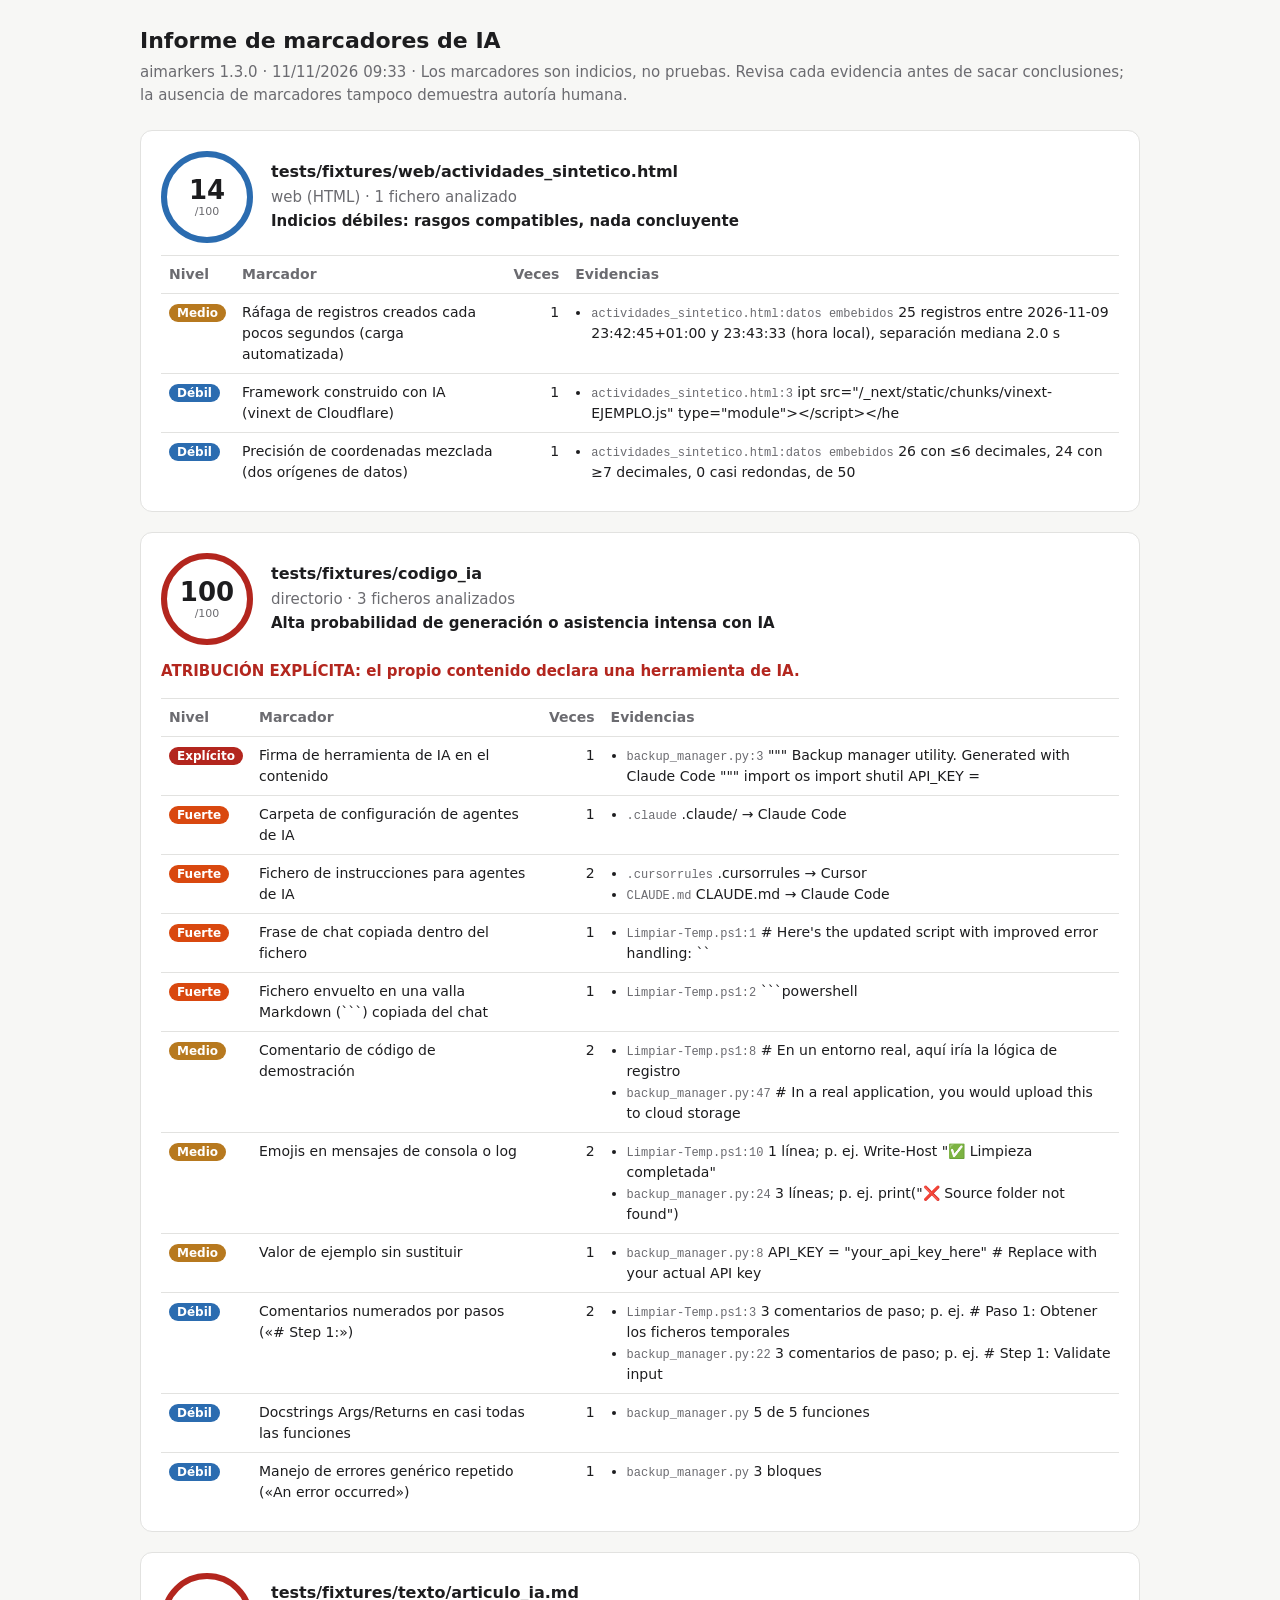
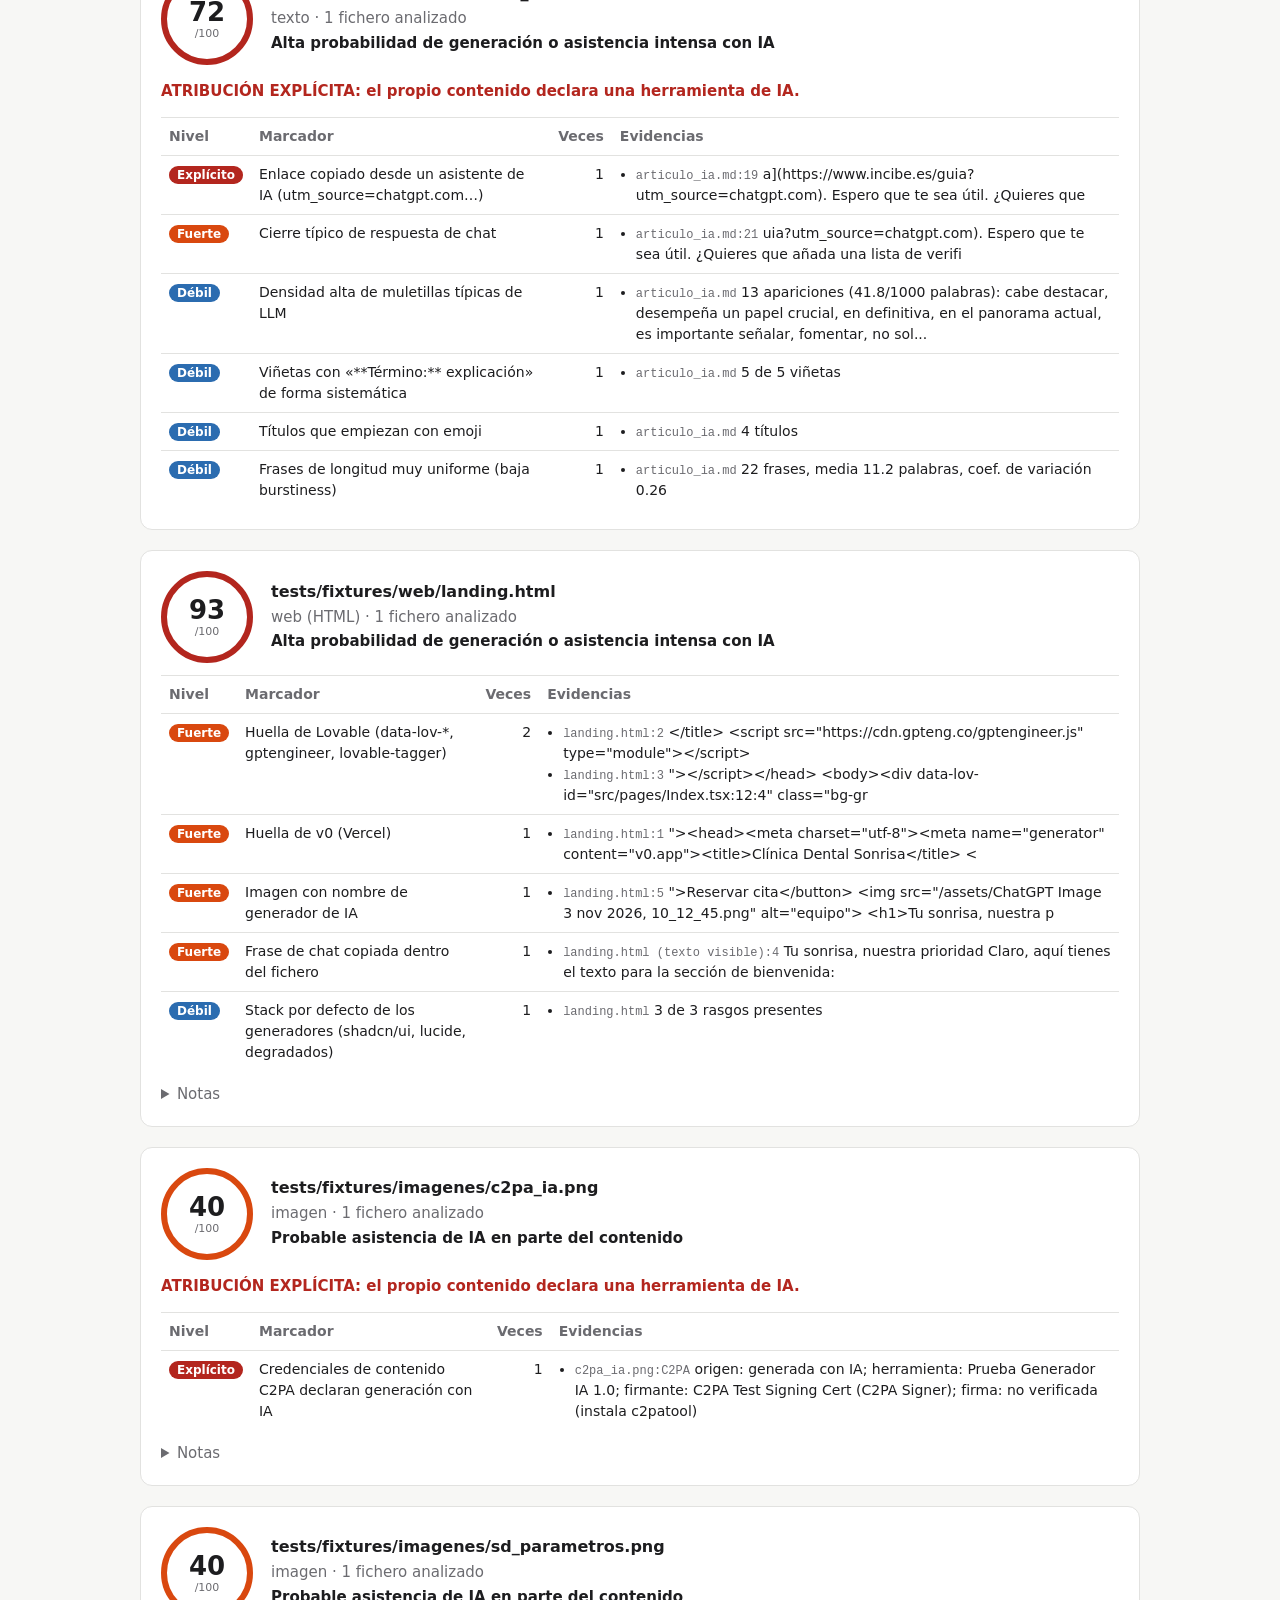
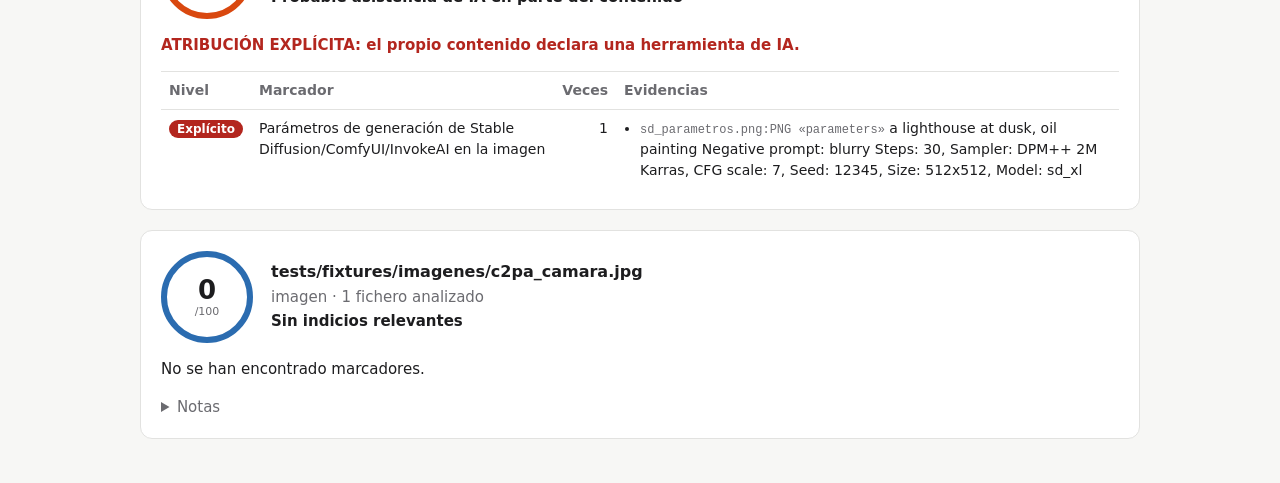
==== commit 7130ce4a: "aimarkers 1.3.0: whole-site crawling and security module (OWASP Top 10:2025, MITRE ATT&CK, CVSS v4.0" ====
--- a/ejemplos/informe_ejemplo.html
+++ b/ejemplos/informe_ejemplo.html
@@ -30,10 +30,11 @@
 @media (max-width:640px) { table, tbody, tr, td { display:block } thead { display:none }
   td { border:none; padding:4px 0 } tr { border-top:1px solid var(--borde); padding:8px 0 }
   td.num { text-align:left; color:var(--sub) } td.num::before { content:"Veces: " } }
+
 </style></head>
 <body><main>
 <h1>Informe de marcadores de IA</h1>
-<p class="aviso">aimarkers 1.1.0 · 10/11/2026 20:27 · Los marcadores son indicios, no pruebas. Revisa cada evidencia antes de sacar conclusiones; la ausencia de marcadores tampoco demuestra autoría humana.</p>
+<p class="aviso">aimarkers 1.3.0 · 11/11/2026 09:33 · Los marcadores son indicios, no pruebas. Revisa cada evidencia antes de sacar conclusiones; la ausencia de marcadores tampoco demuestra autoría humana.</p>
 
 <section>
   <div class="cabecera">
